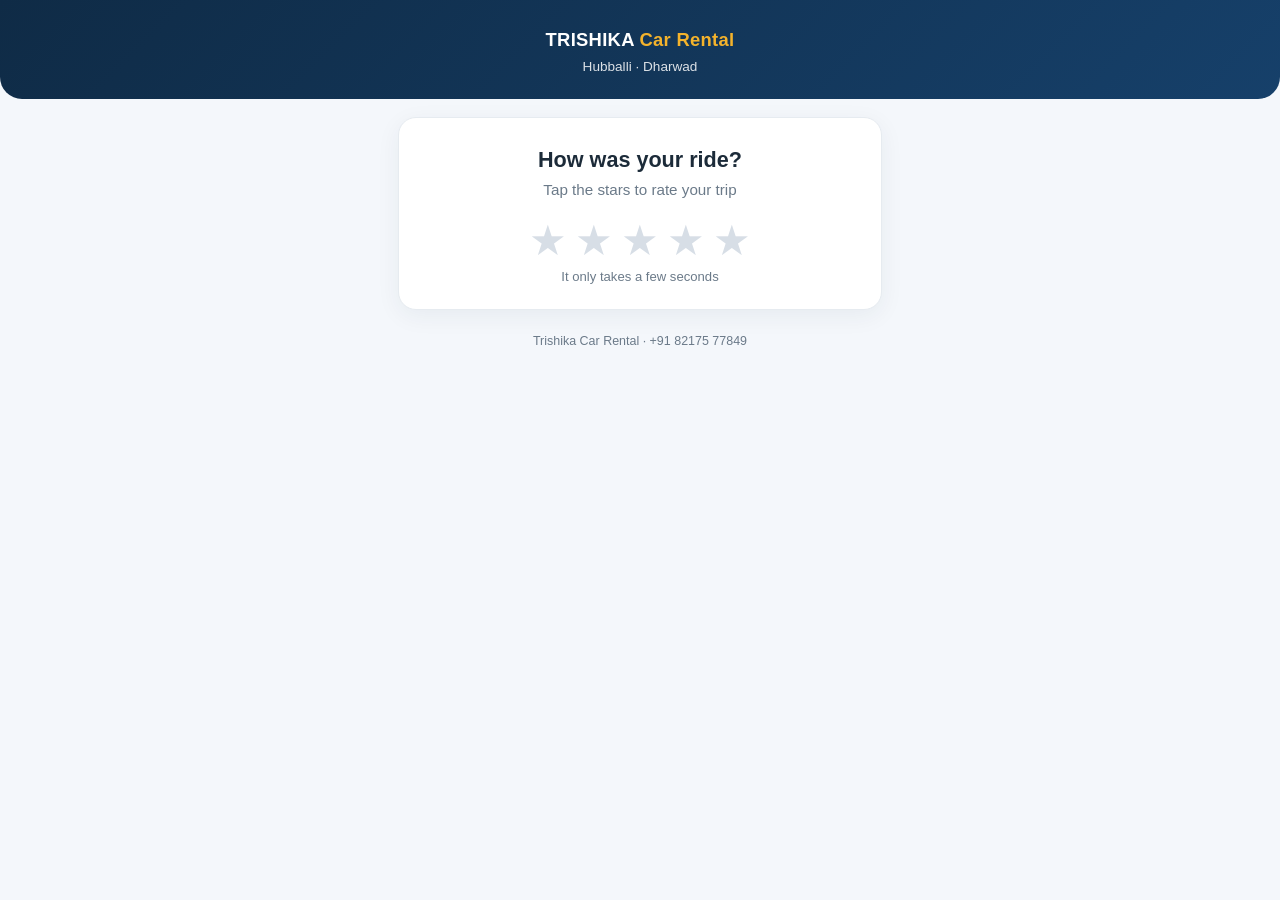
==== review/index.html @ 3f7c1632 "Add QR review funnel (/review): PHP+MySQL, burn-on-copy, ~100 reviews, QR - Static front-end + PHP A" ====
<!DOCTYPE html>
<html lang="en">
<head>
<meta charset="UTF-8">
<meta name="viewport" content="width=device-width, initial-scale=1, maximum-scale=1, user-scalable=no">
<meta name="robots" content="noindex,nofollow">
<title>Rate your ride · Trishika Car Rental</title>
<style>
  :root{
    --navy:#0f2b46; --navy2:#16406a; --gold:#f4b32c; --ink:#1c2b39;
    --muted:#6b7a89; --line:#e6ebf0; --bg:#f4f7fb; --ok:#1a9c5b;
  }
  *{box-sizing:border-box;-webkit-tap-highlight-color:transparent}
  html,body{margin:0}
  body{font-family:-apple-system,BlinkMacSystemFont,"Segoe UI",Roboto,Arial,sans-serif;
    background:var(--bg);color:var(--ink);line-height:1.5;min-height:100vh}
  .wrap{max-width:520px;margin:0 auto;padding:0 18px 40px}
  header{background:linear-gradient(135deg,var(--navy),var(--navy2));color:#fff;
    padding:26px 18px 22px;text-align:center;border-radius:0 0 22px 22px}
  header .brand{font-weight:800;letter-spacing:.3px;font-size:1.15rem}
  header .brand span{color:var(--gold)}
  header .sub{opacity:.85;font-size:.85rem;margin-top:3px}
  .card{background:#fff;border:1px solid var(--line);border-radius:18px;
    padding:22px;margin-top:18px;box-shadow:0 6px 24px rgba(15,43,70,.06)}
  h1{font-size:1.35rem;margin:.2em 0 .1em;text-align:center}
  .lead{color:var(--muted);text-align:center;margin:0 0 6px;font-size:.95rem}
  .stars{display:flex;justify-content:center;gap:8px;margin:18px 0 6px}
  .star{font-size:2.6rem;line-height:1;cursor:pointer;color:#d7dee6;
    transition:transform .08s ease,color .1s ease}
  .star.on{color:var(--gold)}
  .star:active{transform:scale(.9)}
  .hint{text-align:center;color:var(--muted);font-size:.82rem;margin-top:2px}
  .hidden{display:none!important}
  textarea{width:100%;border:1px solid var(--line);border-radius:12px;padding:14px;
    font-size:1.02rem;font-family:inherit;line-height:1.55;color:var(--ink);
    resize:vertical;min-height:120px;background:#fbfdff}
  textarea:focus{outline:none;border-color:var(--navy2)}
  .row{display:flex;gap:10px;margin-top:14px}
  .btn{flex:1;border:0;border-radius:12px;padding:15px 16px;font-size:1.02rem;
    font-weight:700;cursor:pointer;text-align:center;text-decoration:none;display:block}
  .btn-primary{background:var(--gold);color:#3a2a00}
  .btn-navy{background:var(--navy);color:#fff}
  .btn-ghost{background:#eef3f8;color:var(--navy)}
  .btn:active{filter:brightness(.96)}
  .btn[disabled]{opacity:.5;pointer-events:none}
  .another{display:inline-block;margin-top:14px;color:var(--navy2);font-weight:600;
    font-size:.92rem;text-decoration:none;border-bottom:1px dashed var(--navy2);cursor:pointer}
  .steps{text-align:center;color:var(--muted);font-size:.85rem;margin-top:16px}
  .steps b{color:var(--ink)}
  .toast{position:fixed;left:50%;bottom:26px;transform:translateX(-50%) translateY(20px);
    background:var(--ink);color:#fff;padding:11px 18px;border-radius:999px;font-size:.9rem;
    opacity:0;transition:.25s;pointer-events:none;z-index:9}
  .toast.show{opacity:1;transform:translateX(-50%) translateY(0)}
  .spin{width:26px;height:26px;border:3px solid var(--line);border-top-color:var(--navy2);
    border-radius:50%;animation:sp 1s linear infinite;margin:22px auto}
  @keyframes sp{to{transform:rotate(360deg)}}
  .foot{text-align:center;color:var(--muted);font-size:.78rem;margin-top:22px}
  .emoji{font-size:2.4rem;display:block;text-align:center;margin-bottom:4px}
</style>
</head>
<body>
<header>
  <div class="brand">TRISHIKA <span>Car Rental</span></div>
  <div class="sub">Hubballi &middot; Dharwad</div>
</header>

<div class="wrap">

  <!-- STEP 1: rating -->
  <section id="rate" class="card">
    <h1>How was your ride?</h1>
    <p class="lead">Tap the stars to rate your trip</p>
    <div class="stars" id="stars">
      <span class="star" data-v="1">&#9733;</span>
      <span class="star" data-v="2">&#9733;</span>
      <span class="star" data-v="3">&#9733;</span>
      <span class="star" data-v="4">&#9733;</span>
      <span class="star" data-v="5">&#9733;</span>
    </div>
    <div class="hint">It only takes a few seconds</div>
  </section>

  <!-- loading -->
  <section id="loading" class="card hidden">
    <div class="spin"></div>
    <p class="lead">Getting a review ready&hellip;</p>
  </section>

  <!-- STEP 2a: positive (4-5) -->
  <section id="positive" class="card hidden">
    <span class="emoji">&#127881;</span>
    <h1>Thanks a ton!</h1>
    <p class="lead">Here's a review you can post. Edit it to sound like you, then copy.</p>
    <textarea id="reviewText" spellcheck="false"></textarea>
    <span class="another" id="another">&#8635; Suggest another</span>
    <div class="row">
      <button class="btn btn-primary" id="copyBtn">Copy review</button>
    </div>
    <a class="btn btn-navy hidden" id="goBtn" style="margin-top:10px" target="_blank" rel="noopener">Paste in Google &rarr;</a>
    <div class="steps" id="steps">
      <b>1.</b> Copy &nbsp; <b>2.</b> Tap "Paste in Google" &nbsp; <b>3.</b> Long-press &rarr; Paste &rarr; Post
    </div>
  </section>

  <!-- STEP 2b: private feedback (1-3) -->
  <section id="negative" class="card hidden">
    <span class="emoji">&#128533;</span>
    <h1>We're sorry we missed the mark</h1>
    <p class="lead">Tell us what went wrong so we can fix it. This goes straight to the owner &mdash; not public.</p>
    <textarea id="fbText" placeholder="What could we have done better?"></textarea>
    <div class="row">
      <a class="btn btn-navy" id="waBtn" target="_blank" rel="noopener">Send to owner on WhatsApp</a>
    </div>
    <div class="steps">We read every message and make it right.</div>
  </section>

  <div class="foot">Trishika Car Rental &middot; +91 82175 77849</div>
</div>

<div class="toast" id="toast"></div>

<script>
/* ---------- CONFIG ---------- */
const CFG = {
  api: 'api/',
  googleReview: 'https://g.page/r/CYYqAGCT8WJ6EBM/review',
  whatsapp: '918217577849'
};

/* ---------- helpers ---------- */
const $ = s => document.querySelector(s);
const show = id => $('#'+id).classList.remove('hidden');
const hide = id => $('#'+id).classList.add('hidden');
function toast(msg){const t=$('#toast');t.textContent=msg;t.classList.add('show');
  clearTimeout(t._h);t._h=setTimeout(()=>t.classList.remove('show'),1800);}
function track(name,params){try{if(window.gtag)gtag('event',name,params||{});}catch(e){}}

let current = { id:0, stars:5 };

/* ---------- stars ---------- */
const starEls = [...document.querySelectorAll('.star')];
function paint(v){starEls.forEach(s=>s.classList.toggle('on', +s.dataset.v <= v));}
starEls.forEach(s=>{
  s.addEventListener('click',()=>{
    const v = +s.dataset.v;
    paint(v);
    track('stars_selected',{stars:v});
    setTimeout(()=> chooseFlow(v), 180);
  });
});

function chooseFlow(v){
  hide('rate');
  if(v >= 4){ current.stars = v; loadReview(); }
  else { openNegative(v); }
}

/* ---------- positive: fetch a unique review ---------- */
async function loadReview(release){
  show('loading'); hide('positive');
  try{
    let url = CFG.api+'next.php?stars='+current.stars;
    if(release) url += '&release='+release;
    const r = await fetch(url,{cache:'no-store'});
    const d = await r.json();
    current.id = d.id || 0;
    $('#reviewText').value = d.body || '';
  }catch(e){
    $('#reviewText').value = 'Good service and on time. Clean car and polite driver. Recommended for hubli.';
    current.id = 0;
  }
  hide('loading'); show('positive');
  // reset copy button state
  const c=$('#copyBtn'); c.textContent='Copy review'; c.disabled=false;
  $('#goBtn').classList.add('hidden');
}

$('#another').addEventListener('click',()=>{
  track('suggest_another',{});
  loadReview(current.id);   // release the one we're showing, get a new one
});

$('#copyBtn').addEventListener('click', async ()=>{
  const text = $('#reviewText').value.trim();
  if(!text) return;
  try{
    await navigator.clipboard.writeText(text);
  }catch(e){
    const ta=$('#reviewText'); ta.focus(); ta.select();
    document.execCommand('copy');
  }
  toast('Review copied ✓');
  track('review_copied',{stars:current.stars,id:current.id});
  // burn it so nobody else gets it
  if(current.id){ fetch(CFG.api+'copied.php',{method:'POST',
    headers:{'Content-Type':'application/x-www-form-urlencoded'},
    body:'id='+current.id}).catch(()=>{}); }
  const c=$('#copyBtn'); c.textContent='Copied ✓'; c.disabled=true;
  const go=$('#goBtn'); go.href=CFG.googleReview; go.classList.remove('hidden');
  go.addEventListener('click',()=>track('left_review',{}),{once:true});
  // nudge to Google
  setTimeout(()=>{ toast('Now paste it in Google ↓'); }, 400);
});

/* ---------- negative: private WhatsApp ---------- */
function openNegative(v){
  current.stars=v;
  show('negative');
  track('low_rating',{stars:v});
  buildWa();
  $('#fbText').addEventListener('input', buildWa);
}
function buildWa(){
  const msg = 'Hi Trishika, I rated my recent ride '+current.stars+
    ' star. Here is what happened: '+($('#fbText').value.trim()||'');
  $('#waBtn').href='https://wa.me/'+CFG.whatsapp+'?text='+encodeURIComponent(msg);
}
$('#waBtn').addEventListener('click',()=>track('feedback_sent',{stars:current.stars}));
</script>
</body>
</html>
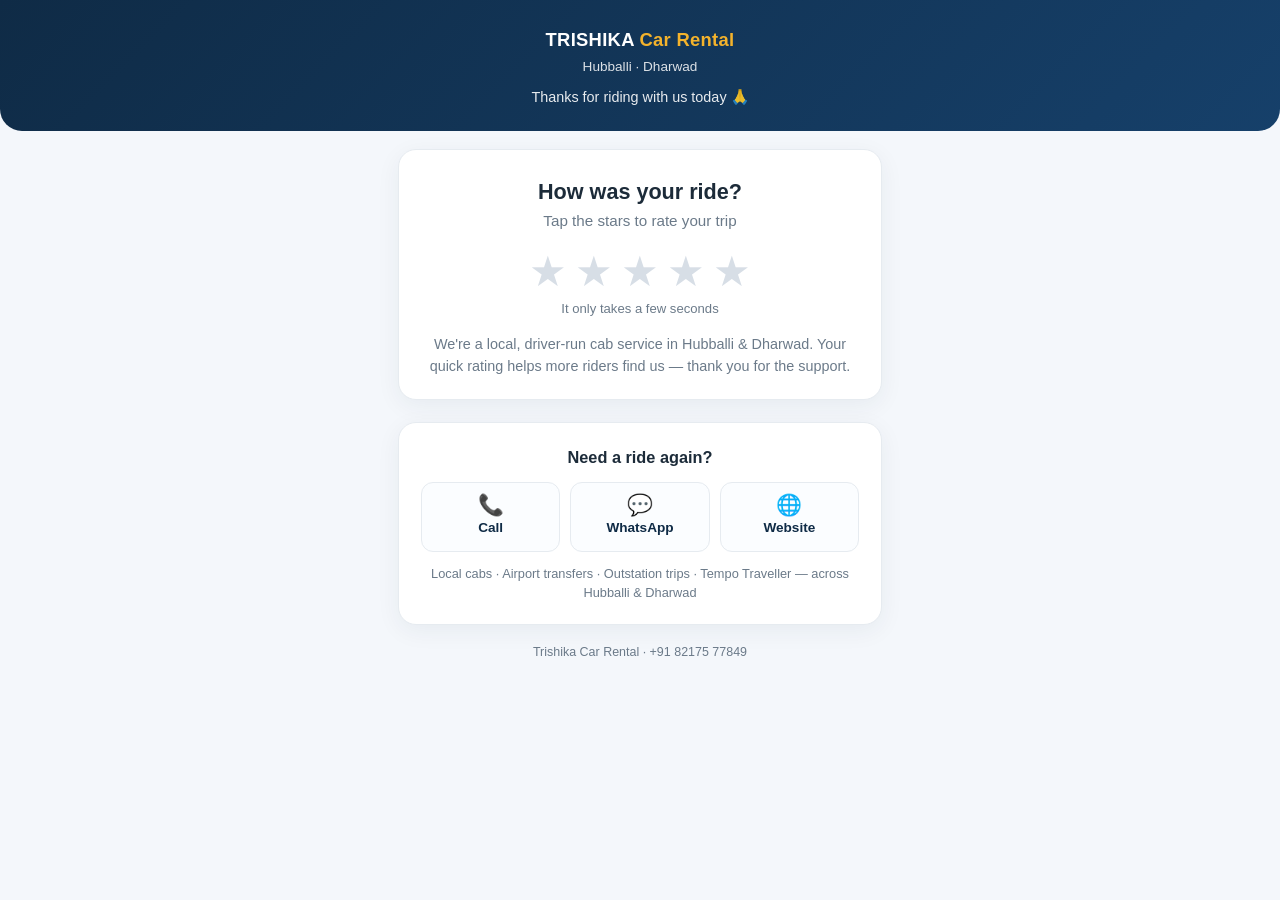
==== commit 521f96ed: "Review funnel: browsable list of reviews + richer scanner page Replace the one-at-a-time review with" ====
--- a/review/index.html
+++ b/review/index.html
@@ -5,6 +5,14 @@
 <meta name="viewport" content="width=device-width, initial-scale=1, maximum-scale=1, user-scalable=no">
 <meta name="robots" content="noindex,nofollow">
 <title>Rate your ride · Trishika Car Rental</title>
+<!-- Google tag (gtag.js) — GA4 property G-DCRPBD1L2J -->
+<script async src="https://www.googletagmanager.com/gtag/js?id=G-DCRPBD1L2J"></script>
+<script>
+  window.dataLayer = window.dataLayer || [];
+  function gtag(){dataLayer.push(arguments);}
+  gtag('js', new Date());
+  gtag('config', 'G-DCRPBD1L2J');
+</script>
 <style>
   :root{
     --navy:#0f2b46; --navy2:#16406a; --gold:#f4b32c; --ink:#1c2b39;
@@ -14,12 +22,14 @@
   html,body{margin:0}
   body{font-family:-apple-system,BlinkMacSystemFont,"Segoe UI",Roboto,Arial,sans-serif;
     background:var(--bg);color:var(--ink);line-height:1.5;min-height:100vh}
+  body.has-dock{padding-bottom:84px}
   .wrap{max-width:520px;margin:0 auto;padding:0 18px 40px}
   header{background:linear-gradient(135deg,var(--navy),var(--navy2));color:#fff;
     padding:26px 18px 22px;text-align:center;border-radius:0 0 22px 22px}
   header .brand{font-weight:800;letter-spacing:.3px;font-size:1.15rem}
   header .brand span{color:var(--gold)}
   header .sub{opacity:.85;font-size:.85rem;margin-top:3px}
+  header .welcome{opacity:.9;font-size:.9rem;margin-top:10px;line-height:1.5}
   .card{background:#fff;border:1px solid var(--line);border-radius:18px;
     padding:22px;margin-top:18px;box-shadow:0 6px 24px rgba(15,43,70,.06)}
   h1{font-size:1.35rem;margin:.2em 0 .1em;text-align:center}
@@ -30,6 +40,7 @@
   .star.on{color:var(--gold)}
   .star:active{transform:scale(.9)}
   .hint{text-align:center;color:var(--muted);font-size:.82rem;margin-top:2px}
+  .intro{color:var(--muted);text-align:center;font-size:.9rem;line-height:1.55;margin:14px 0 0}
   .hidden{display:none!important}
   textarea{width:100%;border:1px solid var(--line);border-radius:12px;padding:14px;
     font-size:1.02rem;font-family:inherit;line-height:1.55;color:var(--ink);
@@ -40,28 +51,62 @@
     font-weight:700;cursor:pointer;text-align:center;text-decoration:none;display:block}
   .btn-primary{background:var(--gold);color:#3a2a00}
   .btn-navy{background:var(--navy);color:#fff}
-  .btn-ghost{background:#eef3f8;color:var(--navy)}
   .btn:active{filter:brightness(.96)}
   .btn[disabled]{opacity:.5;pointer-events:none}
+
+  /* review list */
+  .rev-list{display:flex;flex-direction:column;gap:12px;margin-top:14px}
+  .rev{border:1px solid var(--line);border-radius:14px;padding:14px;background:#fbfdff;
+    display:flex;flex-direction:column;gap:11px;transition:border-color .15s,background .15s}
+  .rev.copied{border-color:var(--ok);background:#f1fbf5}
+  .rev-text{margin:0;font-size:1.0rem;line-height:1.55;color:var(--ink)}
+  .rev-copy{align-self:flex-start;border:0;border-radius:10px;padding:9px 20px;
+    font-weight:700;font-size:.92rem;cursor:pointer;background:var(--gold);color:#3a2a00}
+  .rev-copy:active{filter:brightness(.96)}
+  .rev.copied .rev-copy{background:var(--ok);color:#fff}
+  .rev-copy[disabled]{cursor:default}
+  .moreBtn{margin:16px auto 0;display:block;background:#eef3f8;color:var(--navy);border:0;
+    border-radius:12px;padding:12px 18px;font-weight:700;cursor:pointer;font-size:.95rem}
+  .moreBtn[disabled]{opacity:.6;cursor:default}
+
   .another{display:inline-block;margin-top:14px;color:var(--navy2);font-weight:600;
     font-size:.92rem;text-decoration:none;border-bottom:1px dashed var(--navy2);cursor:pointer}
   .steps{text-align:center;color:var(--muted);font-size:.85rem;margin-top:16px}
   .steps b{color:var(--ink)}
-  .toast{position:fixed;left:50%;bottom:26px;transform:translateX(-50%) translateY(20px);
+  .toast{position:fixed;left:50%;bottom:96px;transform:translateX(-50%) translateY(20px);
     background:var(--ink);color:#fff;padding:11px 18px;border-radius:999px;font-size:.9rem;
-    opacity:0;transition:.25s;pointer-events:none;z-index:9}
+    opacity:0;transition:.25s;pointer-events:none;z-index:12;max-width:88%;text-align:center}
   .toast.show{opacity:1;transform:translateX(-50%) translateY(0)}
   .spin{width:26px;height:26px;border:3px solid var(--line);border-top-color:var(--navy2);
     border-radius:50%;animation:sp 1s linear infinite;margin:22px auto}
+  @media (prefers-reduced-motion:reduce){.spin{animation:none}}
   @keyframes sp{to{transform:rotate(360deg)}}
-  .foot{text-align:center;color:var(--muted);font-size:.78rem;margin-top:22px}
   .emoji{font-size:2.4rem;display:block;text-align:center;margin-bottom:4px}
+
+  /* sticky dock for the Google button after copying */
+  .dock{position:fixed;left:0;right:0;bottom:0;background:#fff;border-top:1px solid var(--line);
+    padding:12px 18px calc(12px + env(safe-area-inset-bottom));z-index:10;
+    box-shadow:0 -6px 24px rgba(15,43,70,.10)}
+  .dock .btn{max-width:484px;margin:0 auto}
+
+  /* contact / re-book footer */
+  .contact{margin-top:22px;text-align:center}
+  .contact h2{font-size:1.02rem;margin:0 0 12px}
+  .contact-row{display:flex;gap:10px}
+  .cbtn{flex:1;display:flex;flex-direction:column;align-items:center;gap:3px;
+    border:1px solid var(--line);border-radius:12px;padding:12px 6px;text-decoration:none;
+    color:var(--navy);font-weight:600;font-size:.85rem;background:#fbfdff}
+  .cbtn .ci{font-size:1.3rem;line-height:1}
+  .cbtn:active{filter:brightness(.97)}
+  .contact-sub{color:var(--muted);font-size:.8rem;margin-top:12px;line-height:1.5}
+  .foot{text-align:center;color:var(--muted);font-size:.78rem;margin-top:18px}
 </style>
 </head>
 <body>
 <header>
   <div class="brand">TRISHIKA <span>Car Rental</span></div>
   <div class="sub">Hubballi &middot; Dharwad</div>
+  <div class="welcome">Thanks for riding with us today 🙏</div>
 </header>
 
 <div class="wrap">
@@ -78,27 +123,27 @@
       <span class="star" data-v="5">&#9733;</span>
     </div>
     <div class="hint">It only takes a few seconds</div>
+    <p class="intro">We're a local, driver-run cab service in Hubballi &amp; Dharwad.
+      Your quick rating helps more riders find us — thank you for the support.</p>
   </section>
 
   <!-- loading -->
   <section id="loading" class="card hidden">
     <div class="spin"></div>
-    <p class="lead">Getting a review ready&hellip;</p>
-  </section>
-
-  <!-- STEP 2a: positive (4-5) -->
+    <p class="lead">Getting some reviews ready&hellip;</p>
+  </section>
+
+  <!-- STEP 2a: positive (4-5) — list of reviews -->
   <section id="positive" class="card hidden">
     <span class="emoji">&#127881;</span>
     <h1>Thanks a ton!</h1>
-    <p class="lead">Here's a review you can post. Edit it to sound like you, then copy.</p>
-    <textarea id="reviewText" spellcheck="false"></textarea>
-    <span class="another" id="another">&#8635; Suggest another</span>
-    <div class="row">
-      <button class="btn btn-primary" id="copyBtn">Copy review</button>
-    </div>
-    <a class="btn btn-navy hidden" id="goBtn" style="margin-top:10px" target="_blank" rel="noopener">Paste in Google &rarr;</a>
+    <p class="lead">Pick a review that fits your trip and tap <b>Copy</b> — then paste it in Google.
+      Each review is used only once, so yours stays unique.</p>
+    <div class="rev-list" id="revList"></div>
+    <button class="moreBtn" id="moreBtn" type="button">Show more reviews</button>
     <div class="steps" id="steps">
       <b>1.</b> Copy &nbsp; <b>2.</b> Tap "Paste in Google" &nbsp; <b>3.</b> Long-press &rarr; Paste &rarr; Post
+      <br>You can tweak the wording in Google before posting.
     </div>
   </section>
 
@@ -114,7 +159,23 @@
     <div class="steps">We read every message and make it right.</div>
   </section>
 
+  <!-- contact / re-book -->
+  <section class="contact card">
+    <h2>Need a ride again?</h2>
+    <div class="contact-row">
+      <a class="cbtn" href="tel:+918217577849"><span class="ci">📞</span>Call</a>
+      <a class="cbtn" href="https://wa.me/918217577849" target="_blank" rel="noopener"><span class="ci">💬</span>WhatsApp</a>
+      <a class="cbtn" href="https://trishikacarrentalhubli.in/" target="_blank" rel="noopener"><span class="ci">🌐</span>Website</a>
+    </div>
+    <div class="contact-sub">Local cabs · Airport transfers · Outstation trips · Tempo Traveller — across Hubballi &amp; Dharwad</div>
+  </section>
+
   <div class="foot">Trishika Car Rental &middot; +91 82175 77849</div>
+</div>
+
+<!-- sticky Google button, revealed after a copy -->
+<div class="dock hidden" id="dock">
+  <a class="btn btn-navy" id="goBtn" target="_blank" rel="noopener">Paste your review in Google &rarr;</a>
 </div>
 
 <div class="toast" id="toast"></div>
@@ -132,10 +193,16 @@
 const show = id => $('#'+id).classList.remove('hidden');
 const hide = id => $('#'+id).classList.add('hidden');
 function toast(msg){const t=$('#toast');t.textContent=msg;t.classList.add('show');
-  clearTimeout(t._h);t._h=setTimeout(()=>t.classList.remove('show'),1800);}
+  clearTimeout(t._h);t._h=setTimeout(()=>t.classList.remove('show'),1900);}
 function track(name,params){try{if(window.gtag)gtag('event',name,params||{});}catch(e){}}
 
-let current = { id:0, stars:5 };
+let currentStars = 5;
+const shownIds = new Set();
+const FALLBACK = [
+  'good service and on time. driver was polite, car was clean. recommended for hubli',
+  'reliable cab service in hubballi. fair price and safe driving. thank you',
+  'clean car, courteous driver, reasonable fare. will book again'
+];
 
 /* ---------- stars ---------- */
 const starEls = [...document.querySelectorAll('.star')];
@@ -151,71 +218,110 @@
 
 function chooseFlow(v){
   hide('rate');
-  if(v >= 4){ current.stars = v; loadReview(); }
+  if(v >= 4){ currentStars = v; loadList(); }
   else { openNegative(v); }
 }
 
-/* ---------- positive: fetch a unique review ---------- */
-async function loadReview(release){
+/* ---------- positive: fetch a list of unique reviews ---------- */
+async function loadList(){
   show('loading'); hide('positive');
+  let items = [];
   try{
-    let url = CFG.api+'next.php?stars='+current.stars;
-    if(release) url += '&release='+release;
-    const r = await fetch(url,{cache:'no-store'});
+    const r = await fetch(CFG.api+'list.php?stars='+currentStars+'&n=10',{cache:'no-store'});
     const d = await r.json();
-    current.id = d.id || 0;
-    $('#reviewText').value = d.body || '';
+    items = (d.items && d.items.length) ? d.items : (d.fallback||FALLBACK).map(b=>({id:0,body:b}));
   }catch(e){
-    $('#reviewText').value = 'Good service and on time. Clean car and polite driver. Recommended for hubli.';
-    current.id = 0;
+    items = FALLBACK.map(b=>({id:0,body:b}));
   }
   hide('loading'); show('positive');
-  // reset copy button state
-  const c=$('#copyBtn'); c.textContent='Copy review'; c.disabled=false;
-  $('#goBtn').classList.add('hidden');
-}
-
-$('#another').addEventListener('click',()=>{
-  track('suggest_another',{});
-  loadReview(current.id);   // release the one we're showing, get a new one
-});
-
-$('#copyBtn').addEventListener('click', async ()=>{
-  const text = $('#reviewText').value.trim();
-  if(!text) return;
+  renderList(items, true);
+  window.scrollTo({top:0,behavior:'smooth'});
+}
+
+function renderList(items, replace){
+  const list = $('#revList');
+  if(replace){ list.innerHTML=''; shownIds.clear(); }
+  let added = 0;
+  items.forEach(it=>{
+    if(it.id && shownIds.has(it.id)) return;
+    if(it.id) shownIds.add(it.id);
+    const el = document.createElement('div');
+    el.className = 'rev';
+    const p = document.createElement('p');
+    p.className = 'rev-text';
+    p.textContent = it.body;
+    const btn = document.createElement('button');
+    btn.className = 'rev-copy'; btn.type = 'button'; btn.textContent = 'Copy';
+    btn.addEventListener('click', ()=> copyReview(it, el, btn));
+    el.appendChild(p); el.appendChild(btn);
+    list.appendChild(el);
+    added++;
+  });
+  return added;
+}
+
+function doCopy(text){
+  if(navigator.clipboard && navigator.clipboard.writeText){
+    navigator.clipboard.writeText(text).catch(()=>fallbackCopy(text));
+  } else { fallbackCopy(text); }
+}
+function fallbackCopy(text){
+  const ta=document.createElement('textarea');
+  ta.value=text; ta.style.position='fixed'; ta.style.top='-1000px'; ta.style.opacity='0';
+  document.body.appendChild(ta); ta.focus(); ta.select();
+  try{document.execCommand('copy');}catch(e){}
+  document.body.removeChild(ta);
+}
+
+function copyReview(it, el, btn){
+  const text = (el.querySelector('.rev-text').textContent||'').trim();
+  if(!text || btn.disabled) return;
+  doCopy(text);                                   // sync — keep the user gesture
+  if(it.id){                                       // burn it so nobody else gets it
+    fetch(CFG.api+'copied.php',{method:'POST',
+      headers:{'Content-Type':'application/x-www-form-urlencoded'},
+      body:'id='+it.id}).catch(()=>{});
+  }
+  track('review_copied',{stars:currentStars,id:it.id});
+  el.classList.add('copied');
+  btn.textContent = 'Copied ✓'; btn.disabled = true;
+  toast('Copied ✓ — now paste it in Google');
+  // reveal the sticky Google button
+  const dock=$('#dock'), go=$('#goBtn');
+  go.href = CFG.googleReview;
+  dock.classList.remove('hidden');
+  document.body.classList.add('has-dock');
+  go.onclick = ()=> track('left_review',{});
+}
+
+$('#moreBtn').addEventListener('click', async (e)=>{
+  const btn = e.currentTarget;
+  track('show_more',{});
+  btn.disabled = true; btn.textContent = 'Loading…';
+  let added = 0;
   try{
-    await navigator.clipboard.writeText(text);
-  }catch(e){
-    const ta=$('#reviewText'); ta.focus(); ta.select();
-    document.execCommand('copy');
-  }
-  toast('Review copied ✓');
-  track('review_copied',{stars:current.stars,id:current.id});
-  // burn it so nobody else gets it
-  if(current.id){ fetch(CFG.api+'copied.php',{method:'POST',
-    headers:{'Content-Type':'application/x-www-form-urlencoded'},
-    body:'id='+current.id}).catch(()=>{}); }
-  const c=$('#copyBtn'); c.textContent='Copied ✓'; c.disabled=true;
-  const go=$('#goBtn'); go.href=CFG.googleReview; go.classList.remove('hidden');
-  go.addEventListener('click',()=>track('left_review',{}),{once:true});
-  // nudge to Google
-  setTimeout(()=>{ toast('Now paste it in Google ↓'); }, 400);
+    const r = await fetch(CFG.api+'list.php?stars='+currentStars+'&n=8',{cache:'no-store'});
+    const d = await r.json();
+    added = renderList(d.items||[], false);
+  }catch(e){}
+  btn.disabled = false; btn.textContent = 'Show more reviews';
+  if(!added) toast('That’s all the reviews for now');
 });
 
 /* ---------- negative: private WhatsApp ---------- */
 function openNegative(v){
-  current.stars=v;
+  currentStars = v;
   show('negative');
   track('low_rating',{stars:v});
   buildWa();
   $('#fbText').addEventListener('input', buildWa);
 }
 function buildWa(){
-  const msg = 'Hi Trishika, I rated my recent ride '+current.stars+
+  const msg = 'Hi Trishika, I rated my recent ride '+currentStars+
     ' star. Here is what happened: '+($('#fbText').value.trim()||'');
   $('#waBtn').href='https://wa.me/'+CFG.whatsapp+'?text='+encodeURIComponent(msg);
 }
-$('#waBtn').addEventListener('click',()=>track('feedback_sent',{stars:current.stars}));
+$('#waBtn').addEventListener('click',()=>track('feedback_sent',{stars:currentStars}));
 </script>
 </body>
 </html>
